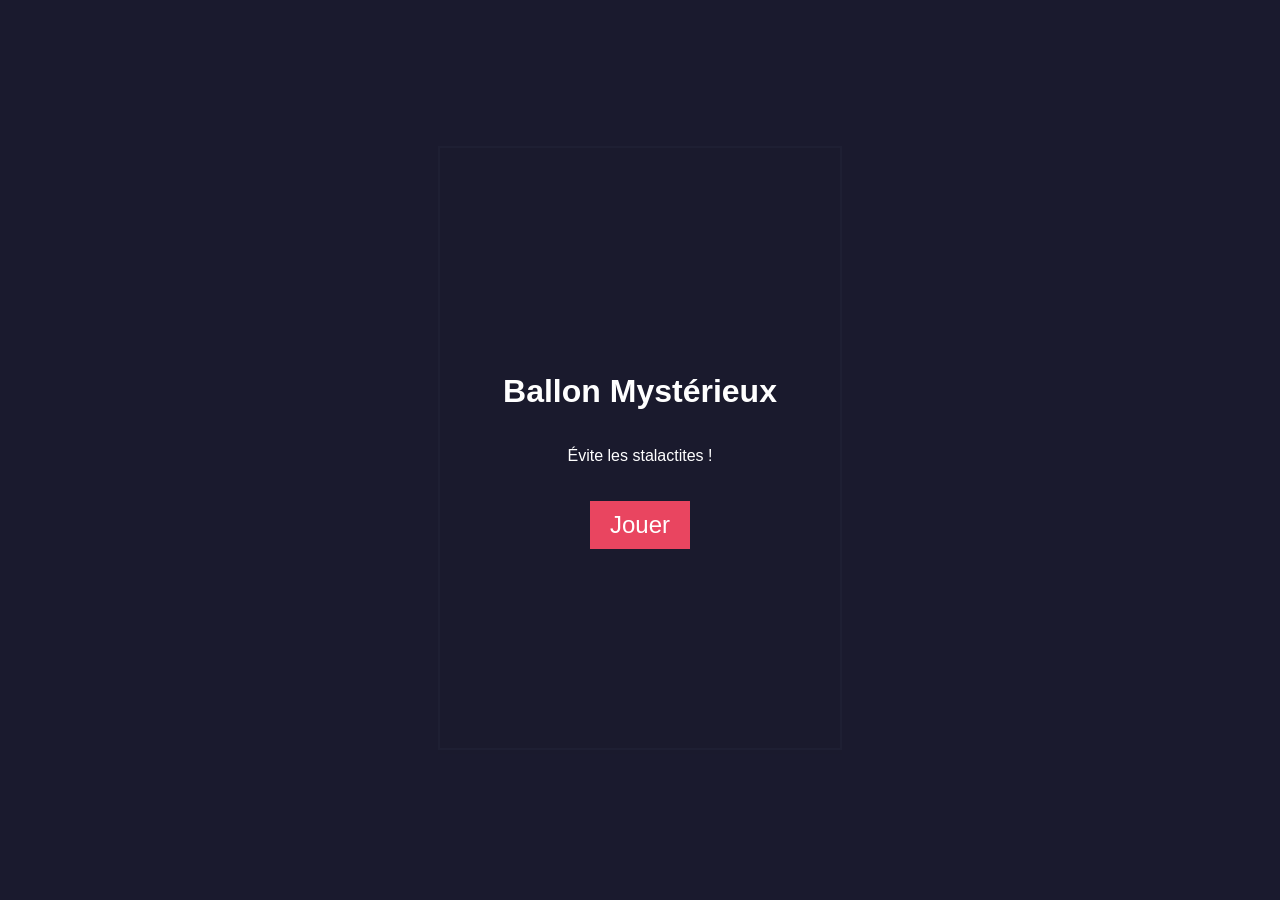
==== Index.html @ ced8647a "Rename balloon-bounce-game (1).html to Index.html" ====
<!DOCTYPE html>
<html lang="fr">
<head>
<meta charset="UTF-8">
<meta name="viewport" content="width=device-width,initial-scale=1">
<title>Ballon Mystérieux</title>
<style>
body{margin:0;overflow:hidden;display:flex;justify-content:center;align-items:center;height:100vh;background:#1a1a2e;font-family:Arial;color:#fff}
#g{position:relative}
#c{border:2px solid #4a4e69}
#s{position:absolute;top:0;left:0;width:100%;height:100%;background:rgba(26,26,46,.9);display:flex;flex-direction:column;justify-content:center;align-items:center;text-align:center}
#b{font-size:24px;padding:10px 20px;margin-top:20px;background:#e94560;border:none;color:#fff;cursor:pointer}
</style>
</head>
<body>
<div id="g">
<canvas id="c" width="400" height="600"></canvas>
<div id="s"><h1>Ballon Mystérieux</h1><p>Évite les stalactites !</p><button id="b">Jouer</button></div>
</div>
<script>
const c=document.getElementById('c'),x=c.getContext('2d'),s=document.getElementById('s'),p=document.getElementById('b');
let X=200,Y=300,r=40,h=80,vx=0,vy=0,g=.01,a=.99,S=0,H=0,G=0,N=[],E=['😊','😨'],e=0,P=[],L=100,T=10,Q=[],C=0,V=1,B=['#16213e','#1b3a4b','#006466','#144552'];
function I(){N=[];Q=Array(T+1).fill().map((_,i)=>({x:X,y:Y+r+i*L/T,vx:0,vy:0}))}
function A(){
let s=Math.floor(Math.random()*4),n={w:25+Math.random()*25,l:50+Math.random()*70};
switch(s){
case 0:n.x=0;n.y=Math.random()*600;n.ex=n.x+n.l;n.ey=n.y;break;
case 1:n.x=400;n.y=Math.random()*600;n.ex=n.x-n.l;n.ey=n.y;break;
case 2:n.x=Math.random()*400;n.y=0;n.ex=n.x;n.ey=n.y+n.l;break;
case 3:n.x=Math.random()*400;n.y=600;n.ex=n.x;n.ey=n.y-n.l;break;
}
N.push(n);
}
function U(){
if(!G)return;
x.fillStyle=B[V-1];x.fillRect(0,0,400,600);
if(!e){
vy+=g;vx*=a;vy*=a;X+=vx;Y+=vy;
if(X-r<0||X+r>400){vx*=-.8;X=Math.max(r,Math.min(400-r,X))}
if(Y-r<0){vy*=-.8;Y=r}
if(Y+r>600){if(S>H)H=S;alert('Game Over! Score: '+S+'\nMeilleur: '+H);S=0;X=200;Y=300;vx=0;vy=0;V=1;C=0;I();for(let i=0;i<3;i++)A()}
if(N.some(n=>{
let dx=n.ex-n.x,dy=n.ey-n.y,t=((X-n.x)*dx+(Y-n.y)*dy)/(dx*dx+dy*dy);
t=Math.max(0,Math.min(1,t));
let px=n.x+t*dx,py=n.y+t*dy,d=Math.hypot(X-px,Y-py);
return d<r+10*(1-t);
})){
e=1;P=Array(50).fill().map(()=>({x:X,y:Y,vx:(Math.random()-.5)*10,vy:(Math.random()-.5)*10,r:Math.random()*5+2,c:`hsl(${Math.random()*60+340},100%,50%)`}));
setTimeout(()=>{e=0;X=200;Y=300;vx=0;vy=-5;I();for(let i=0;i<3;i++)A()},1000)
}
Q[0]={x:X,y:Y+r,vx:0,vy:0};
for(let i=1;i<=T;i++){
let d=Q[i].x-Q[i-1].x,f=Q[i].y-Q[i-1].y,t=Math.sqrt(d*d+f*f),j=(L/T)/t;
Q[i].x=Q[i-1].x+d*j;Q[i].y=Q[i-1].y+f*j;
Q[i].vy+=g*.5;Q[i].vx*=a;Q[i].vy*=a;Q[i].x+=Q[i].vx;Q[i].y+=Q[i].vy
}
}
if(e)P.forEach(p=>{x.beginPath();x.arc(p.x,p.y,p.r,0,7);x.fillStyle=p.c;x.fill();p.x+=p.vx;p.y+=p.vy;p.vy+=.2});
else{
x.beginPath();x.arc(X,Y,r,0,7);x.fillStyle='#e94560';x.fill();
x.beginPath();x.arc(X-r*.3,Y-r*.3,r*.2,0,7);x.fillStyle='rgba(255,255,255,.3)';x.fill();
x.font=r+'px Arial';x.fillStyle='black';x.textAlign='center';x.textBaseline='middle';
x.fillText(N.some(n=>Math.hypot(X-n.x,Y-n.y)<100||Math.hypot(X-n.ex,Y-n.ey)<100)?E[1]:E[0],X,Y);
x.beginPath();x.arc(X,Y,h,0,7);x.strokeStyle='rgba(255,255,255,.1)';x.stroke();
x.beginPath();x.moveTo(Q[0].x,Q[0].y);Q.forEach(q=>x.lineTo(q.x,q.y));x.strokeStyle='#fff';x.lineWidth=2;x.stroke()
}
N.forEach(n=>{
let g=x.createLinearGradient(n.x,n.y,n.ex,n.ey);
g.addColorStop(0,'#a0e0ff');
g.addColorStop(1,'#2080ff');
x.fillStyle=g;
x.beginPath();
x.moveTo(n.x,n.y);
x.lineTo(n.ex,n.ey);
x.lineTo(n.x-(n.x==n.ex?n.w:0),n.y-(n.y==n.ey?n.w:0));
x.fill();
});
x.fillStyle='#fff';x.font='20px Arial';x.fillText('Score: '+S+' Meilleur: '+H+' Niveau: '+V,200,30);
requestAnimationFrame(U)
}
c.addEventListener('mousemove',t=>{
if(!G||e)return;
const m=c.getBoundingClientRect(),d=Math.hypot(t.clientX-m.left-X,t.clientY-m.top-Y);
if(d<h){
const n=Math.atan2(t.clientY-m.top-Y,t.clientX-m.left-X),f=(h-d)/h*5;
vx-=Math.cos(n)*f;vy-=Math.sin(n)*f;vx+=(Math.random()-.5)*2;vy+=(Math.random()-.5)*2;S++;C++;
if(C==10){V++;C=0;A()}
}else C=0
});
p.addEventListener('click',()=>{G=1;s.style.display='none';I();for(let i=0;i<3;i++)A();U()});
</script>
</body>
</html>
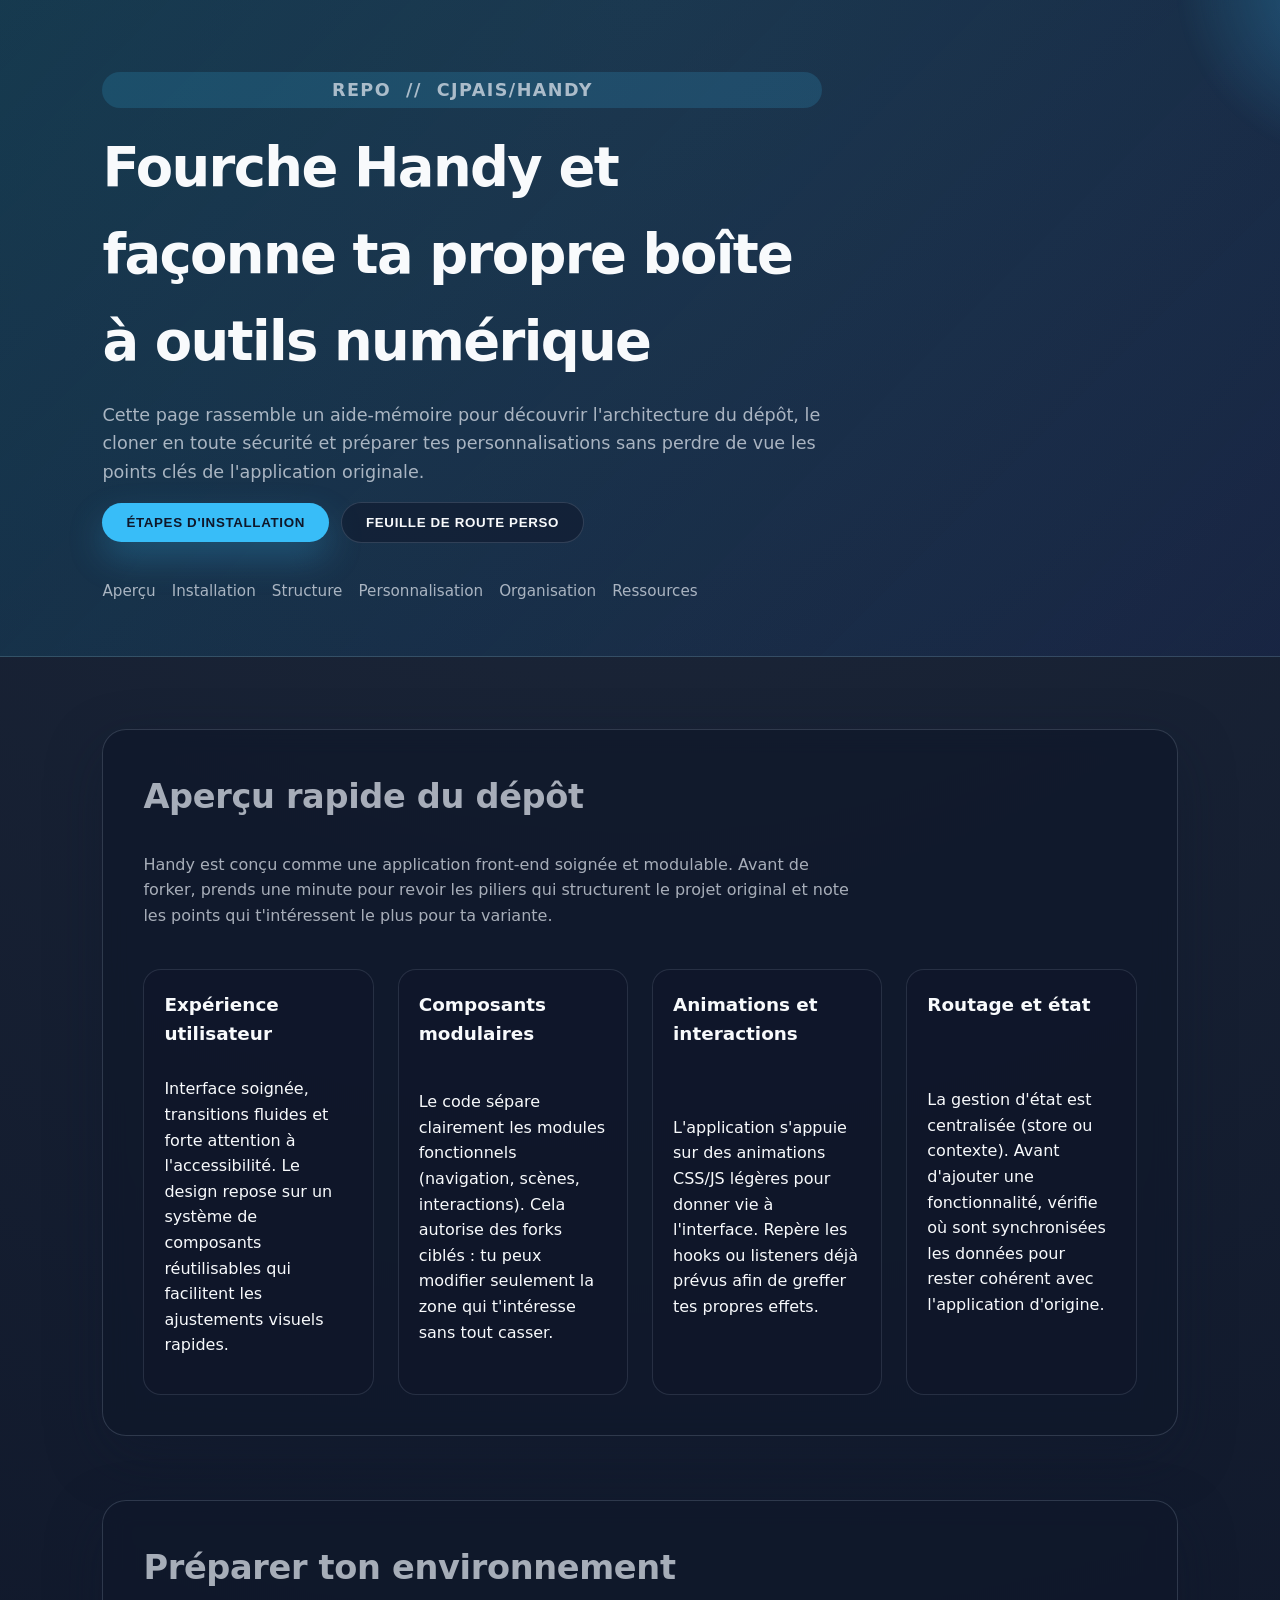
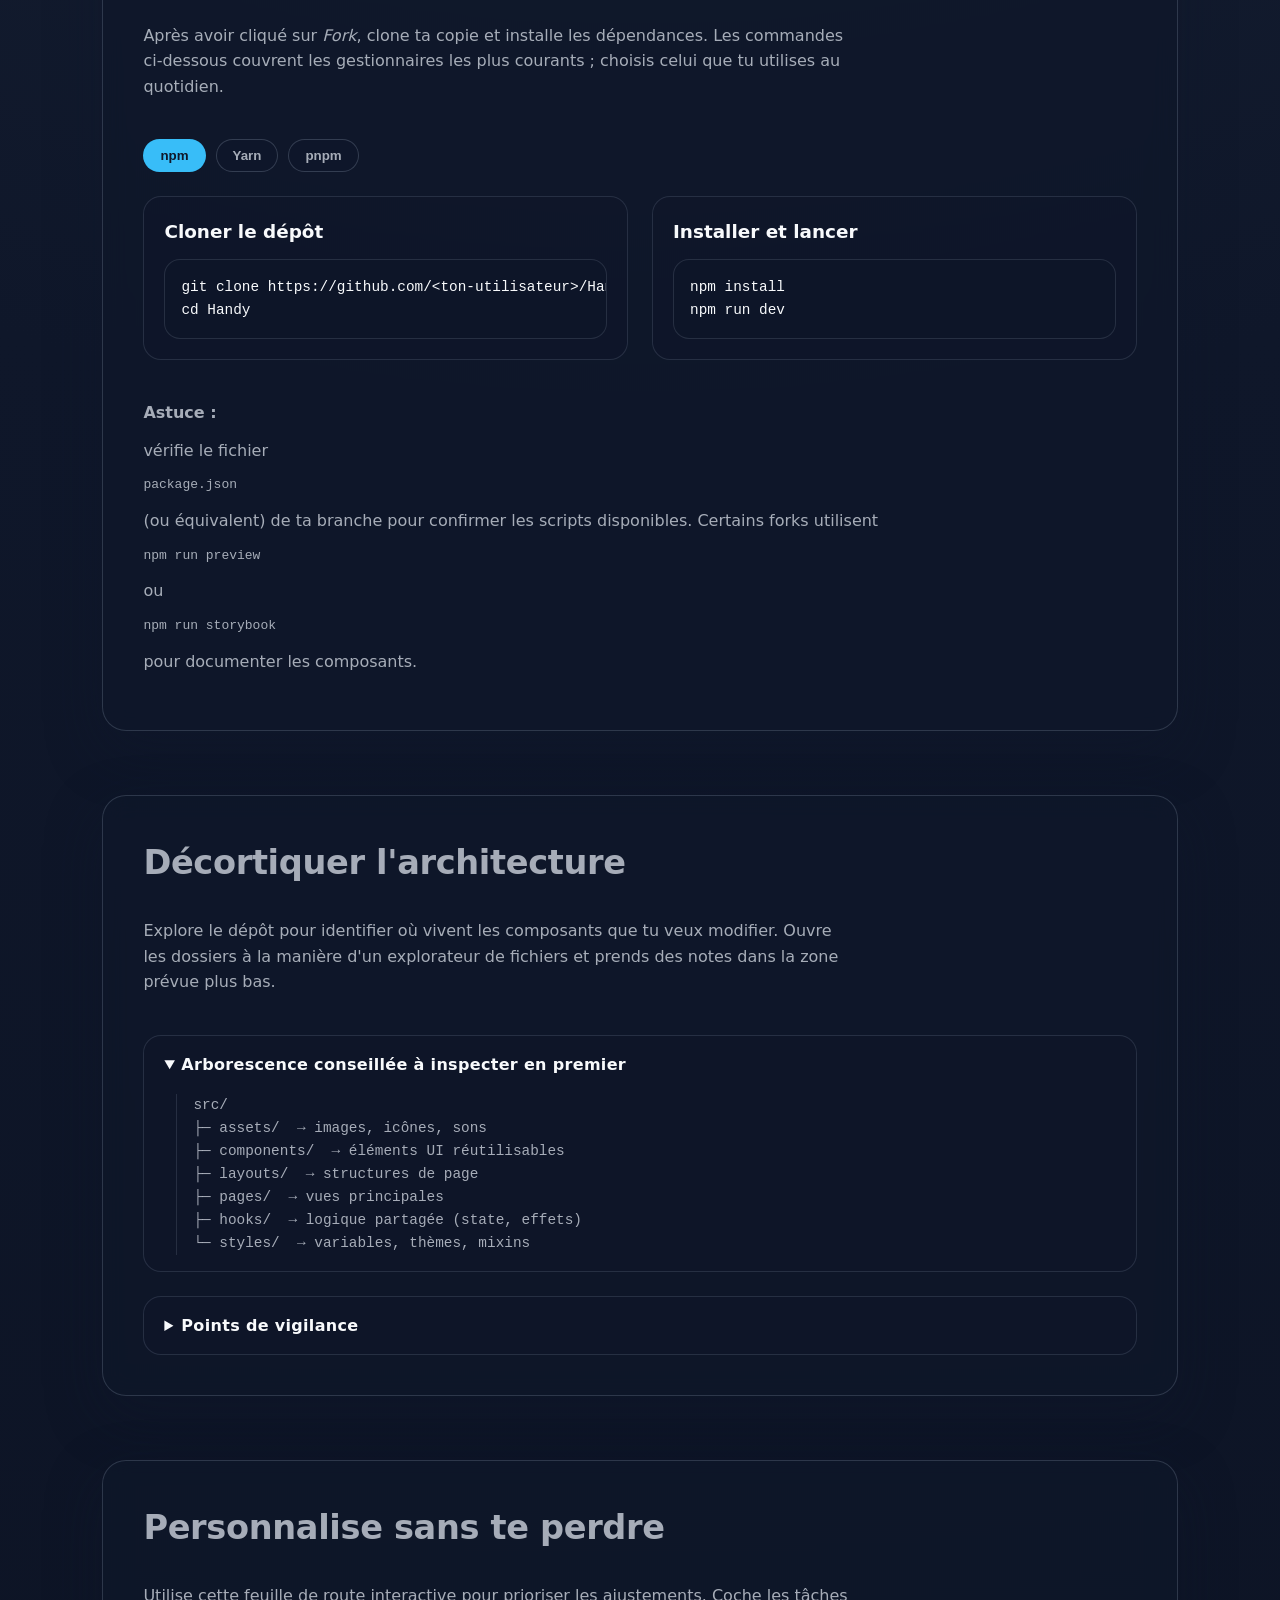
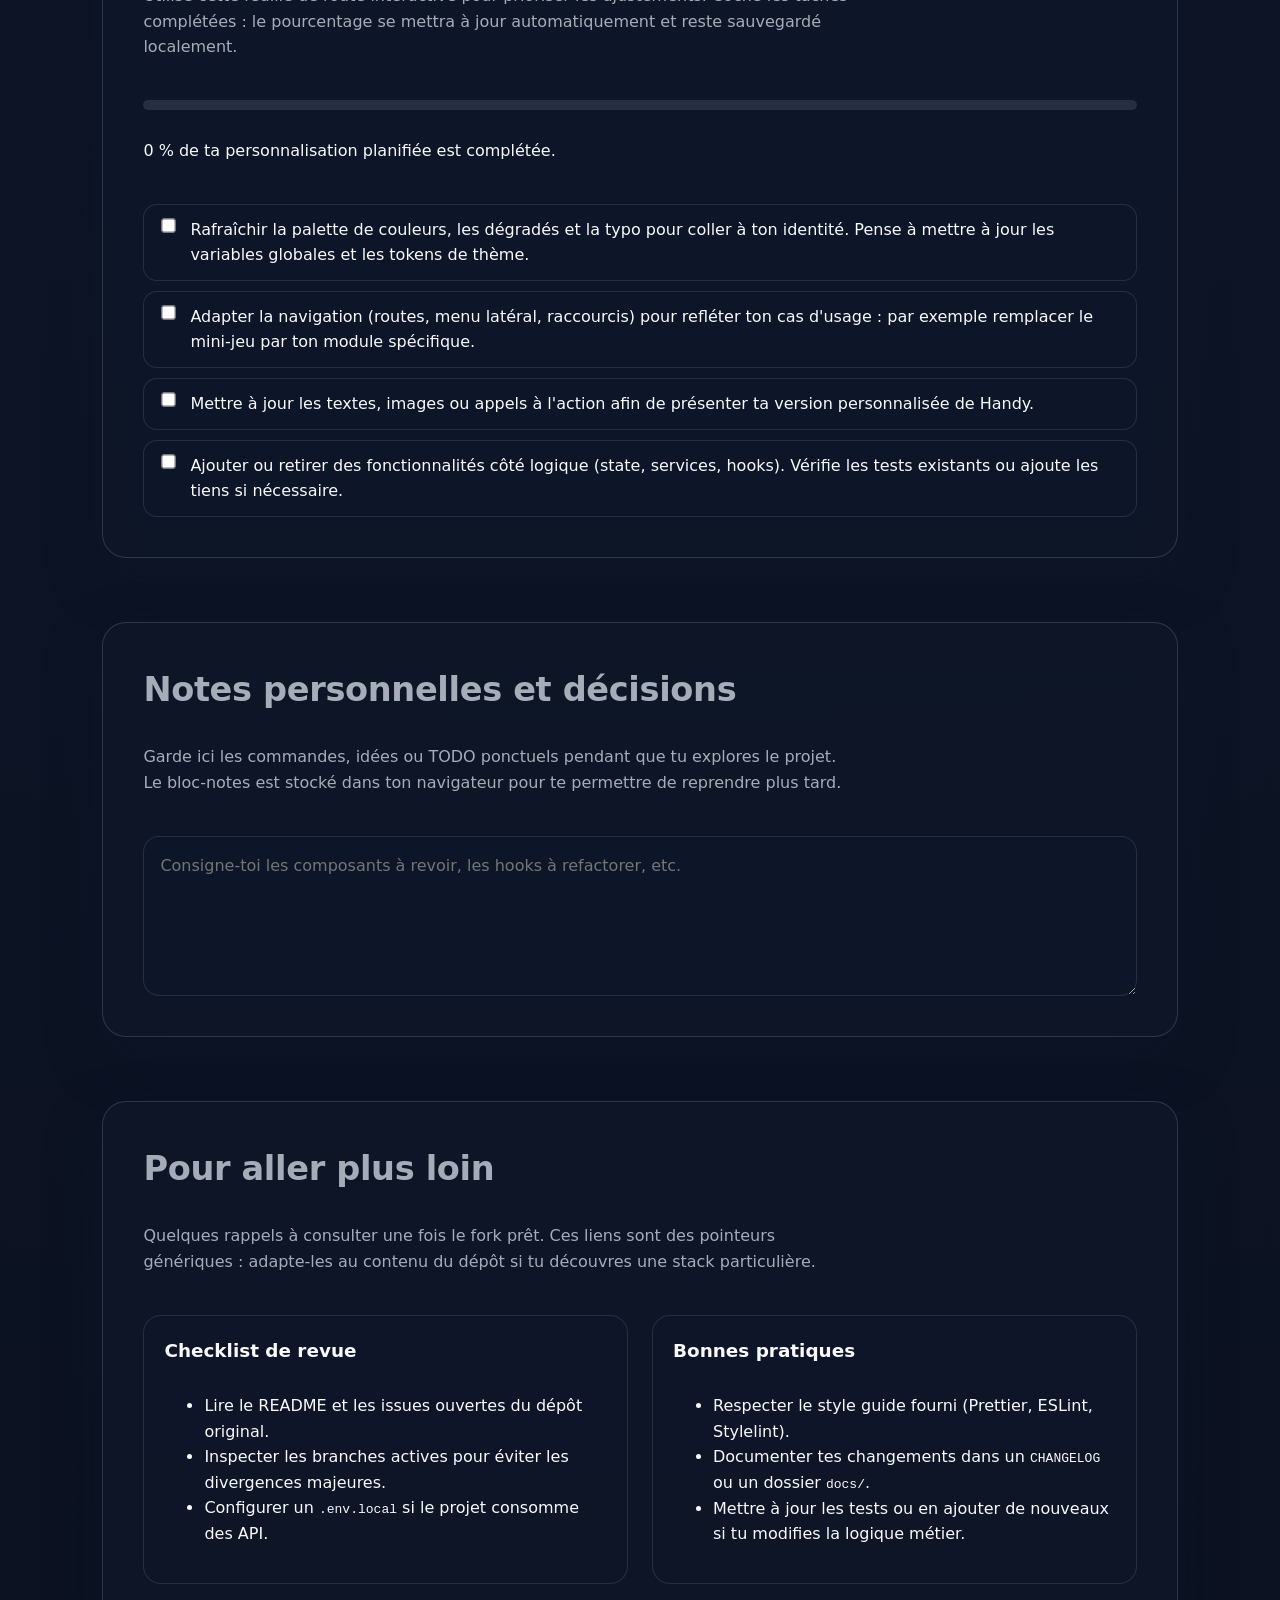
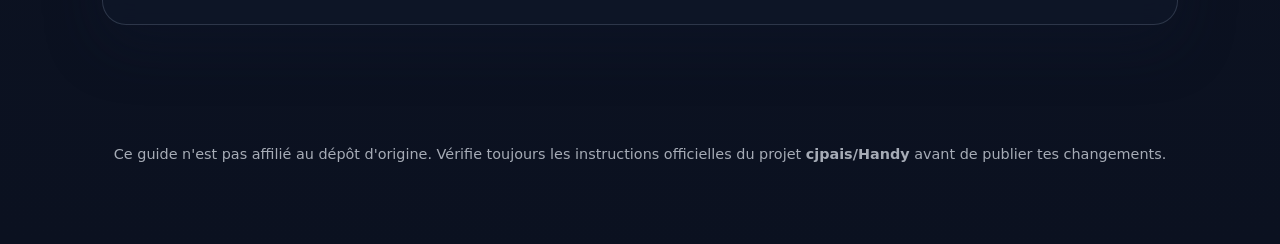
==== commit ad7d242c: "Replace mini-game with Handy fork guide" ====
--- a/Index.html
+++ b/Index.html
@@ -1,93 +1,683 @@
 <!DOCTYPE html>
 <html lang="fr">
-<head>
-<meta charset="UTF-8">
-<meta name="viewport" content="width=device-width,initial-scale=1">
-<title>Ballon Mystérieux</title>
-<style>
-body{margin:0;overflow:hidden;display:flex;justify-content:center;align-items:center;height:100vh;background:#1a1a2e;font-family:Arial;color:#fff}
-#g{position:relative}
-#c{border:2px solid #4a4e69}
-#s{position:absolute;top:0;left:0;width:100%;height:100%;background:rgba(26,26,46,.9);display:flex;flex-direction:column;justify-content:center;align-items:center;text-align:center}
-#b{font-size:24px;padding:10px 20px;margin-top:20px;background:#e94560;border:none;color:#fff;cursor:pointer}
-</style>
-</head>
-<body>
-<div id="g">
-<canvas id="c" width="400" height="600"></canvas>
-<div id="s"><h1>Ballon Mystérieux</h1><p>Évite les stalactites !</p><button id="b">Jouer</button></div>
-</div>
-<script>
-const c=document.getElementById('c'),x=c.getContext('2d'),s=document.getElementById('s'),p=document.getElementById('b');
-let X=200,Y=300,r=40,h=80,vx=0,vy=0,g=.01,a=.99,S=0,H=0,G=0,N=[],E=['😊','😨'],e=0,P=[],L=100,T=10,Q=[],C=0,V=1,B=['#16213e','#1b3a4b','#006466','#144552'];
-function I(){N=[];Q=Array(T+1).fill().map((_,i)=>({x:X,y:Y+r+i*L/T,vx:0,vy:0}))}
-function A(){
-let s=Math.floor(Math.random()*4),n={w:25+Math.random()*25,l:50+Math.random()*70};
-switch(s){
-case 0:n.x=0;n.y=Math.random()*600;n.ex=n.x+n.l;n.ey=n.y;break;
-case 1:n.x=400;n.y=Math.random()*600;n.ex=n.x-n.l;n.ey=n.y;break;
-case 2:n.x=Math.random()*400;n.y=0;n.ex=n.x;n.ey=n.y+n.l;break;
-case 3:n.x=Math.random()*400;n.y=600;n.ex=n.x;n.ey=n.y-n.l;break;
-}
-N.push(n);
-}
-function U(){
-if(!G)return;
-x.fillStyle=B[V-1];x.fillRect(0,0,400,600);
-if(!e){
-vy+=g;vx*=a;vy*=a;X+=vx;Y+=vy;
-if(X-r<0||X+r>400){vx*=-.8;X=Math.max(r,Math.min(400-r,X))}
-if(Y-r<0){vy*=-.8;Y=r}
-if(Y+r>600){if(S>H)H=S;alert('Game Over! Score: '+S+'\nMeilleur: '+H);S=0;X=200;Y=300;vx=0;vy=0;V=1;C=0;I();for(let i=0;i<3;i++)A()}
-if(N.some(n=>{
-let dx=n.ex-n.x,dy=n.ey-n.y,t=((X-n.x)*dx+(Y-n.y)*dy)/(dx*dx+dy*dy);
-t=Math.max(0,Math.min(1,t));
-let px=n.x+t*dx,py=n.y+t*dy,d=Math.hypot(X-px,Y-py);
-return d<r+10*(1-t);
-})){
-e=1;P=Array(50).fill().map(()=>({x:X,y:Y,vx:(Math.random()-.5)*10,vy:(Math.random()-.5)*10,r:Math.random()*5+2,c:`hsl(${Math.random()*60+340},100%,50%)`}));
-setTimeout(()=>{e=0;X=200;Y=300;vx=0;vy=-5;I();for(let i=0;i<3;i++)A()},1000)
-}
-Q[0]={x:X,y:Y+r,vx:0,vy:0};
-for(let i=1;i<=T;i++){
-let d=Q[i].x-Q[i-1].x,f=Q[i].y-Q[i-1].y,t=Math.sqrt(d*d+f*f),j=(L/T)/t;
-Q[i].x=Q[i-1].x+d*j;Q[i].y=Q[i-1].y+f*j;
-Q[i].vy+=g*.5;Q[i].vx*=a;Q[i].vy*=a;Q[i].x+=Q[i].vx;Q[i].y+=Q[i].vy
-}
-}
-if(e)P.forEach(p=>{x.beginPath();x.arc(p.x,p.y,p.r,0,7);x.fillStyle=p.c;x.fill();p.x+=p.vx;p.y+=p.vy;p.vy+=.2});
-else{
-x.beginPath();x.arc(X,Y,r,0,7);x.fillStyle='#e94560';x.fill();
-x.beginPath();x.arc(X-r*.3,Y-r*.3,r*.2,0,7);x.fillStyle='rgba(255,255,255,.3)';x.fill();
-x.font=r+'px Arial';x.fillStyle='black';x.textAlign='center';x.textBaseline='middle';
-x.fillText(N.some(n=>Math.hypot(X-n.x,Y-n.y)<100||Math.hypot(X-n.ex,Y-n.ey)<100)?E[1]:E[0],X,Y);
-x.beginPath();x.arc(X,Y,h,0,7);x.strokeStyle='rgba(255,255,255,.1)';x.stroke();
-x.beginPath();x.moveTo(Q[0].x,Q[0].y);Q.forEach(q=>x.lineTo(q.x,q.y));x.strokeStyle='#fff';x.lineWidth=2;x.stroke()
-}
-N.forEach(n=>{
-let g=x.createLinearGradient(n.x,n.y,n.ex,n.ey);
-g.addColorStop(0,'#a0e0ff');
-g.addColorStop(1,'#2080ff');
-x.fillStyle=g;
-x.beginPath();
-x.moveTo(n.x,n.y);
-x.lineTo(n.ex,n.ey);
-x.lineTo(n.x-(n.x==n.ex?n.w:0),n.y-(n.y==n.ey?n.w:0));
-x.fill();
-});
-x.fillStyle='#fff';x.font='20px Arial';x.fillText('Score: '+S+' Meilleur: '+H+' Niveau: '+V,200,30);
-requestAnimationFrame(U)
-}
-c.addEventListener('mousemove',t=>{
-if(!G||e)return;
-const m=c.getBoundingClientRect(),d=Math.hypot(t.clientX-m.left-X,t.clientY-m.top-Y);
-if(d<h){
-const n=Math.atan2(t.clientY-m.top-Y,t.clientX-m.left-X),f=(h-d)/h*5;
-vx-=Math.cos(n)*f;vy-=Math.sin(n)*f;vx+=(Math.random()-.5)*2;vy+=(Math.random()-.5)*2;S++;C++;
-if(C==10){V++;C=0;A()}
-}else C=0
-});
-p.addEventListener('click',()=>{G=1;s.style.display='none';I();for(let i=0;i<3;i++)A();U()});
-</script>
-</body>
+  <head>
+    <meta charset="UTF-8" />
+    <meta name="viewport" content="width=device-width, initial-scale=1" />
+    <title>Handy · Guide de fork et personnalisation</title>
+    <style>
+      :root {
+        color-scheme: light dark;
+        --bg: #0b1120;
+        --surface: rgba(15, 23, 42, 0.7);
+        --surface-solid: #111a32;
+        --accent: #38bdf8;
+        --accent-strong: #0ea5e9;
+        --text: #f8fafc;
+        --muted: rgba(226, 232, 240, 0.72);
+        --border: rgba(148, 163, 184, 0.24);
+        --success: #34d399;
+        --warning: #f59e0b;
+        font-family: "Inter", system-ui, -apple-system, BlinkMacSystemFont, "Segoe UI", sans-serif;
+      }
+
+      * {
+        box-sizing: border-box;
+      }
+
+      body {
+        margin: 0;
+        min-height: 100vh;
+        color: var(--text);
+        background: radial-gradient(circle at top, #1e293b 0%, #0f172a 40%, var(--bg) 100%);
+        line-height: 1.6;
+      }
+
+      header {
+        padding: clamp(32px, 6vw, 72px) clamp(20px, 8vw, 120px) clamp(24px, 4vw, 48px);
+        display: grid;
+        gap: clamp(20px, 4vw, 36px);
+        align-items: center;
+        background: linear-gradient(135deg, rgba(14, 116, 144, 0.28), rgba(30, 64, 175, 0.12));
+        border-bottom: 1px solid var(--border);
+        position: relative;
+        overflow: hidden;
+      }
+
+      header::after {
+        content: "";
+        position: absolute;
+        inset: -30% -20% auto auto;
+        width: clamp(180px, 40vw, 360px);
+        aspect-ratio: 1;
+        background: radial-gradient(circle, rgba(56, 189, 248, 0.35), transparent 70%);
+        filter: blur(4px);
+        pointer-events: none;
+      }
+
+      .hero {
+        max-width: 720px;
+        display: grid;
+        gap: 16px;
+      }
+
+      .hero-title {
+        margin: 0;
+        font-size: clamp(2.2rem, 5vw, 3.4rem);
+        letter-spacing: -0.03em;
+      }
+
+      .hero p {
+        margin: 0;
+        color: var(--muted);
+        font-size: clamp(1rem, 2vw, 1.1rem);
+      }
+
+      .hero-actions {
+        display: flex;
+        flex-wrap: wrap;
+        gap: 12px;
+        align-items: center;
+      }
+
+      .primary-btn,
+      .ghost-btn {
+        appearance: none;
+        border: none;
+        border-radius: 999px;
+        padding: 12px 24px;
+        font-weight: 600;
+        text-transform: uppercase;
+        letter-spacing: 0.05em;
+        cursor: pointer;
+        transition: transform 0.2s ease, box-shadow 0.2s ease, background 0.2s ease;
+      }
+
+      .primary-btn {
+        background: var(--accent);
+        color: #0f172a;
+        box-shadow: 0 16px 35px rgba(56, 189, 248, 0.25);
+      }
+
+      .primary-btn:hover,
+      .primary-btn:focus-visible {
+        transform: translateY(-2px);
+        background: var(--accent-strong);
+        box-shadow: 0 20px 45px rgba(56, 189, 248, 0.35);
+      }
+
+      .ghost-btn {
+        border: 1px solid var(--border);
+        background: rgba(15, 23, 42, 0.55);
+        color: var(--text);
+      }
+
+      .ghost-btn:hover,
+      .ghost-btn:focus-visible {
+        border-color: rgba(148, 163, 184, 0.45);
+        transform: translateY(-2px);
+      }
+
+      nav {
+        display: flex;
+        gap: 16px;
+        flex-wrap: wrap;
+        font-size: 0.95rem;
+      }
+
+      nav a {
+        color: var(--muted);
+        text-decoration: none;
+        border-bottom: 1px solid transparent;
+        padding-bottom: 4px;
+        transition: border-color 0.2s ease, color 0.2s ease;
+      }
+
+      nav a:hover,
+      nav a:focus-visible {
+        color: var(--text);
+        border-color: var(--accent);
+      }
+
+      main {
+        padding: clamp(32px, 6vw, 72px) clamp(20px, 8vw, 120px);
+        display: grid;
+        gap: clamp(32px, 6vw, 64px);
+      }
+
+      section {
+        background: var(--surface);
+        border-radius: 24px;
+        border: 1px solid var(--border);
+        padding: clamp(24px, 4vw, 40px);
+        display: grid;
+        gap: 24px;
+        backdrop-filter: blur(12px);
+        box-shadow: 0 20px 55px rgba(15, 23, 42, 0.35);
+      }
+
+      h2 {
+        margin: 0;
+        font-size: clamp(1.6rem, 3vw, 2.1rem);
+        letter-spacing: -0.01em;
+      }
+
+      .section-intro {
+        display: grid;
+        gap: 12px;
+        color: var(--muted);
+        max-width: 70ch;
+      }
+
+      .grid {
+        display: grid;
+        gap: clamp(16px, 3vw, 24px);
+      }
+
+      .grid-2 {
+        grid-template-columns: repeat(auto-fit, minmax(220px, 1fr));
+      }
+
+      .card {
+        background: rgba(15, 23, 42, 0.6);
+        border: 1px solid rgba(148, 163, 184, 0.18);
+        border-radius: 18px;
+        padding: 20px;
+        display: grid;
+        gap: 12px;
+        transition: transform 0.2s ease, border 0.2s ease;
+      }
+
+      .card:hover {
+        transform: translateY(-3px);
+        border-color: rgba(56, 189, 248, 0.4);
+      }
+
+      .card h3 {
+        margin: 0;
+        font-size: 1.15rem;
+      }
+
+      .badge {
+        display: inline-flex;
+        align-items: center;
+        justify-content: center;
+        gap: 6px;
+        padding: 4px 12px;
+        border-radius: 999px;
+        background: rgba(56, 189, 248, 0.16);
+        color: var(--accent);
+        font-size: 0.75rem;
+        text-transform: uppercase;
+        letter-spacing: 0.08em;
+        font-weight: 600;
+      }
+
+      pre {
+        background: rgba(15, 23, 42, 0.85);
+        padding: 16px;
+        border-radius: 16px;
+        border: 1px solid rgba(148, 163, 184, 0.18);
+        font-family: "Fira Code", "SFMono-Regular", Menlo, Monaco, Consolas, "Liberation Mono", monospace;
+        font-size: 0.9rem;
+        overflow-x: auto;
+        margin: 0;
+      }
+
+      .command-switcher {
+        display: flex;
+        gap: 10px;
+        flex-wrap: wrap;
+      }
+
+      .command-switcher button {
+        border: 1px solid rgba(148, 163, 184, 0.28);
+        background: rgba(15, 23, 42, 0.55);
+        color: var(--muted);
+        padding: 8px 16px;
+        border-radius: 999px;
+        cursor: pointer;
+        font-weight: 600;
+        transition: border 0.2s ease, color 0.2s ease, background 0.2s ease;
+      }
+
+      .command-switcher button[aria-pressed="true"] {
+        color: #0f172a;
+        background: var(--accent);
+        border-color: rgba(56, 189, 248, 0.8);
+      }
+
+      details {
+        background: rgba(15, 23, 42, 0.6);
+        border-radius: 18px;
+        border: 1px solid rgba(148, 163, 184, 0.18);
+        padding: 16px 20px;
+      }
+
+      summary {
+        cursor: pointer;
+        font-weight: 600;
+        letter-spacing: 0.02em;
+      }
+
+      .tree {
+        margin: 16px 0 0 12px;
+        border-left: 1px solid rgba(148, 163, 184, 0.18);
+        padding-left: 16px;
+        font-family: "Fira Code", monospace;
+        font-size: 0.9rem;
+        color: var(--muted);
+      }
+
+      .progress-wrapper {
+        display: grid;
+        gap: 12px;
+      }
+
+      .progress-bar {
+        height: 10px;
+        border-radius: 999px;
+        background: rgba(148, 163, 184, 0.18);
+        overflow: hidden;
+      }
+
+      .progress-bar span {
+        display: block;
+        height: 100%;
+        background: linear-gradient(90deg, var(--success), var(--accent));
+        width: 0%;
+        transition: width 0.3s ease;
+      }
+
+      .checklist {
+        display: grid;
+        gap: 10px;
+      }
+
+      .checklist label {
+        display: grid;
+        grid-template-columns: auto 1fr;
+        align-items: start;
+        gap: 12px;
+        padding: 12px 14px;
+        border-radius: 14px;
+        background: rgba(15, 23, 42, 0.55);
+        border: 1px solid rgba(148, 163, 184, 0.18);
+        cursor: pointer;
+        transition: border 0.2s ease, transform 0.2s ease;
+      }
+
+      .checklist input {
+        margin-top: 2px;
+        transform: scale(1.1);
+      }
+
+      .checklist label:focus-within,
+      .checklist label:hover {
+        border-color: rgba(56, 189, 248, 0.35);
+        transform: translateY(-2px);
+      }
+
+      textarea {
+        width: 100%;
+        min-height: 160px;
+        border-radius: 16px;
+        border: 1px solid rgba(148, 163, 184, 0.18);
+        background: rgba(15, 23, 42, 0.65);
+        padding: 16px;
+        font: inherit;
+        color: inherit;
+        resize: vertical;
+      }
+
+      textarea:focus-visible {
+        outline: 2px solid var(--accent);
+        outline-offset: 3px;
+      }
+
+      .tips-list {
+        display: grid;
+        gap: 12px;
+        color: var(--muted);
+      }
+
+      footer {
+        padding: 32px clamp(20px, 8vw, 120px) 64px;
+        text-align: center;
+        color: var(--muted);
+        font-size: 0.9rem;
+      }
+
+      @media (max-width: 720px) {
+        header,
+        main {
+          padding-left: 20px;
+          padding-right: 20px;
+        }
+
+        nav {
+          gap: 12px;
+        }
+      }
+    </style>
+  </head>
+  <body>
+    <header>
+      <div class="hero">
+        <p class="badge">Repo &nbsp;//&nbsp; cjpais/Handy</p>
+        <h1 class="hero-title">Fourche Handy et façonne ta propre boîte à outils numérique</h1>
+        <p>
+          Cette page rassemble un aide-mémoire pour découvrir l'architecture du dépôt, le cloner en toute sécurité et
+          préparer tes personnalisations sans perdre de vue les points clés de l'application originale.
+        </p>
+        <div class="hero-actions">
+          <button class="primary-btn" type="button" data-scroll="#installation">Étapes d'installation</button>
+          <button class="ghost-btn" type="button" data-scroll="#customisation">Feuille de route perso</button>
+        </div>
+      </div>
+      <nav aria-label="Sections du guide">
+        <a href="#apercu">Aperçu</a>
+        <a href="#installation">Installation</a>
+        <a href="#structure">Structure</a>
+        <a href="#customisation">Personnalisation</a>
+        <a href="#organisation">Organisation</a>
+        <a href="#ressources">Ressources</a>
+      </nav>
+    </header>
+
+    <main>
+      <section id="apercu">
+        <div class="section-intro">
+          <h2>Aperçu rapide du dépôt</h2>
+          <p>
+            Handy est conçu comme une application front-end soignée et modulable. Avant de forker, prends une minute
+            pour revoir les piliers qui structurent le projet original et note les points qui t'intéressent le plus pour
+            ta variante.
+          </p>
+        </div>
+        <div class="grid grid-2" role="list">
+          <article class="card" role="listitem">
+            <h3>Expérience utilisateur</h3>
+            <p>
+              Interface soignée, transitions fluides et forte attention à l'accessibilité. Le design repose sur un
+              système de composants réutilisables qui facilitent les ajustements visuels rapides.
+            </p>
+          </article>
+          <article class="card" role="listitem">
+            <h3>Composants modulaires</h3>
+            <p>
+              Le code sépare clairement les modules fonctionnels (navigation, scènes, interactions). Cela autorise des
+              forks ciblés&nbsp;: tu peux modifier seulement la zone qui t'intéresse sans tout casser.
+            </p>
+          </article>
+          <article class="card" role="listitem">
+            <h3>Animations et interactions</h3>
+            <p>
+              L'application s'appuie sur des animations CSS/JS légères pour donner vie à l'interface. Repère les hooks ou
+              listeners déjà prévus afin de greffer tes propres effets.
+            </p>
+          </article>
+          <article class="card" role="listitem">
+            <h3>Routage et état</h3>
+            <p>
+              La gestion d'état est centralisée (store ou contexte). Avant d'ajouter une fonctionnalité, vérifie où sont
+              synchronisées les données pour rester cohérent avec l'application d'origine.
+            </p>
+          </article>
+        </div>
+      </section>
+
+      <section id="installation">
+        <div class="section-intro">
+          <h2>Préparer ton environnement</h2>
+          <p>
+            Après avoir cliqué sur <em>Fork</em>, clone ta copie et installe les dépendances. Les commandes ci-dessous
+            couvrent les gestionnaires les plus courants&nbsp;; choisis celui que tu utilises au quotidien.
+          </p>
+        </div>
+        <div class="command-switcher" role="group" aria-label="Choisir un gestionnaire de paquets">
+          <button type="button" data-manager="npm" aria-pressed="true">npm</button>
+          <button type="button" data-manager="yarn" aria-pressed="false">Yarn</button>
+          <button type="button" data-manager="pnpm" aria-pressed="false">pnpm</button>
+        </div>
+        <div class="grid grid-2">
+          <div class="card">
+            <h3>Cloner le dépôt</h3>
+            <pre data-command="clone"></pre>
+          </div>
+          <div class="card">
+            <h3>Installer et lancer</h3>
+            <pre data-command="install"></pre>
+          </div>
+        </div>
+        <p class="tips-list">
+          <strong>Astuce&nbsp;:</strong> vérifie le fichier <code>package.json</code> (ou équivalent) de ta branche pour
+          confirmer les scripts disponibles. Certains forks utilisent <code>npm run preview</code> ou
+          <code>npm run storybook</code> pour documenter les composants.
+        </p>
+      </section>
+
+      <section id="structure">
+        <div class="section-intro">
+          <h2>Décortiquer l'architecture</h2>
+          <p>
+            Explore le dépôt pour identifier où vivent les composants que tu veux modifier. Ouvre les dossiers à la
+            manière d'un explorateur de fichiers et prends des notes dans la zone prévue plus bas.
+          </p>
+        </div>
+        <details open>
+          <summary>Arborescence conseillée à inspecter en premier</summary>
+          <div class="tree" role="list">
+            <div role="listitem">src/</div>
+            <div role="listitem">├─ assets/ &nbsp;→ images, icônes, sons</div>
+            <div role="listitem">├─ components/ &nbsp;→ éléments UI réutilisables</div>
+            <div role="listitem">├─ layouts/ &nbsp;→ structures de page</div>
+            <div role="listitem">├─ pages/ &nbsp;→ vues principales</div>
+            <div role="listitem">├─ hooks/ &nbsp;→ logique partagée (state, effets)</div>
+            <div role="listitem">└─ styles/ &nbsp;→ variables, thèmes, mixins</div>
+          </div>
+        </details>
+        <details>
+          <summary>Points de vigilance</summary>
+          <div class="tips-list">
+            <span>✔️ Cherche les fichiers de configuration (Vite, Webpack, ESLint) pour comprendre les alias.</span>
+            <span>✔️ Identifie les services API ou mocks dans <code>src/services</code> s'ils existent.</span>
+            <span>✔️ Note les dépendances critiques (animations, state management) avant de les remplacer.</span>
+          </div>
+        </details>
+      </section>
+
+      <section id="customisation">
+        <div class="section-intro">
+          <h2>Personnalise sans te perdre</h2>
+          <p>
+            Utilise cette feuille de route interactive pour prioriser les ajustements. Coche les tâches complétées&nbsp;: le
+            pourcentage se mettra à jour automatiquement et reste sauvegardé localement.
+          </p>
+        </div>
+        <div class="progress-wrapper">
+          <div class="progress-bar" aria-hidden="true"><span id="progressFill"></span></div>
+          <p id="progressLabel">0&nbsp;% de ta personnalisation planifiée est complétée.</p>
+        </div>
+        <div class="checklist" role="list">
+          <label role="listitem">
+            <input type="checkbox" value="theme" data-task />
+            <span>
+              Rafraîchir la palette de couleurs, les dégradés et la typo pour coller à ton identité. Pense à mettre à jour
+              les variables globales et les tokens de thème.
+            </span>
+          </label>
+          <label role="listitem">
+            <input type="checkbox" value="navigation" data-task />
+            <span>
+              Adapter la navigation (routes, menu latéral, raccourcis) pour refléter ton cas d'usage&nbsp;: par exemple
+              remplacer le mini-jeu par ton module spécifique.
+            </span>
+          </label>
+          <label role="listitem">
+            <input type="checkbox" value="contenu" data-task />
+            <span>
+              Mettre à jour les textes, images ou appels à l'action afin de présenter ta version personnalisée de Handy.
+            </span>
+          </label>
+          <label role="listitem">
+            <input type="checkbox" value="fonctionnalites" data-task />
+            <span>
+              Ajouter ou retirer des fonctionnalités côté logique (state, services, hooks). Vérifie les tests existants ou
+              ajoute les tiens si nécessaire.
+            </span>
+          </label>
+        </div>
+      </section>
+
+      <section id="organisation">
+        <div class="section-intro">
+          <h2>Notes personnelles et décisions</h2>
+          <p>
+            Garde ici les commandes, idées ou TODO ponctuels pendant que tu explores le projet. Le bloc-notes est stocké
+            dans ton navigateur pour te permettre de reprendre plus tard.
+          </p>
+        </div>
+        <textarea id="notes" placeholder="Consigne-toi les composants à revoir, les hooks à refactorer, etc."></textarea>
+      </section>
+
+      <section id="ressources">
+        <div class="section-intro">
+          <h2>Pour aller plus loin</h2>
+          <p>
+            Quelques rappels à consulter une fois le fork prêt. Ces liens sont des pointeurs génériques&nbsp;: adapte-les au
+            contenu du dépôt si tu découvres une stack particulière.
+          </p>
+        </div>
+        <div class="grid grid-2">
+          <article class="card">
+            <h3>Checklist de revue</h3>
+            <ul>
+              <li>Lire le README et les issues ouvertes du dépôt original.</li>
+              <li>Inspecter les branches actives pour éviter les divergences majeures.</li>
+              <li>Configurer un <code>.env.local</code> si le projet consomme des API.</li>
+            </ul>
+          </article>
+          <article class="card">
+            <h3>Bonnes pratiques</h3>
+            <ul>
+              <li>Respecter le style guide fourni (Prettier, ESLint, Stylelint).</li>
+              <li>Documenter tes changements dans un <code>CHANGELOG</code> ou un dossier <code>docs/</code>.</li>
+              <li>Mettre à jour les tests ou en ajouter de nouveaux si tu modifies la logique métier.</li>
+            </ul>
+          </article>
+        </div>
+      </section>
+    </main>
+
+    <footer>
+      <p>
+        Ce guide n'est pas affilié au dépôt d'origine. Vérifie toujours les instructions officielles du projet
+        <strong>cjpais/Handy</strong> avant de publier tes changements.
+      </p>
+    </footer>
+
+    <script>
+      const commandSnippets = {
+        clone: {
+          npm: `git clone https://github.com/<ton-utilisateur>/Handy.git\ncd Handy`,
+          yarn: `git clone https://github.com/<ton-utilisateur>/Handy.git\ncd Handy`,
+          pnpm: `git clone https://github.com/<ton-utilisateur>/Handy.git\ncd Handy`,
+        },
+        install: {
+          npm: `npm install\nnpm run dev`,
+          yarn: `yarn install\nyarn dev`,
+          pnpm: `pnpm install\npnpm dev`,
+        },
+      };
+
+      const managerButtons = document.querySelectorAll("[data-manager]");
+      const commandBlocks = document.querySelectorAll("[data-command]");
+
+      function setManager(manager) {
+        managerButtons.forEach((button) => {
+          const isActive = button.dataset.manager === manager;
+          button.setAttribute("aria-pressed", String(isActive));
+        });
+
+        commandBlocks.forEach((block) => {
+          const key = block.dataset.command;
+          block.textContent = commandSnippets[key][manager];
+        });
+      }
+
+      managerButtons.forEach((button) => {
+        button.addEventListener("click", () => setManager(button.dataset.manager));
+      });
+
+      setManager("npm");
+
+      const checklistInputs = Array.from(document.querySelectorAll("[data-task]"));
+      const progressFill = document.getElementById("progressFill");
+      const progressLabel = document.getElementById("progressLabel");
+      const STORAGE_KEY_CHECKLIST = "handy-fork-checklist";
+
+      function loadChecklist() {
+        try {
+          const stored = JSON.parse(localStorage.getItem(STORAGE_KEY_CHECKLIST));
+          if (stored && typeof stored === "object") {
+            checklistInputs.forEach((input) => {
+              if (Object.prototype.hasOwnProperty.call(stored, input.value)) {
+                input.checked = Boolean(stored[input.value]);
+              }
+            });
+          }
+        } catch (error) {
+          console.warn("Impossible de charger la checklist", error);
+        }
+      }
+
+      function saveChecklist() {
+        const data = Object.fromEntries(checklistInputs.map((input) => [input.value, input.checked]));
+        localStorage.setItem(STORAGE_KEY_CHECKLIST, JSON.stringify(data));
+      }
+
+      function updateProgress() {
+        const total = checklistInputs.length;
+        const completed = checklistInputs.filter((input) => input.checked).length;
+        const percentage = total === 0 ? 0 : Math.round((completed / total) * 100);
+        progressFill.style.width = `${percentage}%`;
+        progressFill.setAttribute("aria-valuenow", String(percentage));
+        progressLabel.textContent = `${percentage}\u00A0% de ta personnalisation planifiée est complétée.`;
+      }
+
+      checklistInputs.forEach((input) => {
+        input.addEventListener("change", () => {
+          saveChecklist();
+          updateProgress();
+        });
+      });
+
+      loadChecklist();
+      updateProgress();
+
+      const notesField = document.getElementById("notes");
+      const STORAGE_KEY_NOTES = "handy-fork-notes";
+      const savedNotes = localStorage.getItem(STORAGE_KEY_NOTES);
+      if (savedNotes) {
+        notesField.value = savedNotes;
+      }
+
+      let notesTimeout;
+      notesField.addEventListener("input", () => {
+        clearTimeout(notesTimeout);
+        notesTimeout = setTimeout(() => {
+          localStorage.setItem(STORAGE_KEY_NOTES, notesField.value);
+        }, 300);
+      });
+
+      document.querySelectorAll("[data-scroll]").forEach((button) => {
+        button.addEventListener("click", () => {
+          const target = document.querySelector(button.dataset.scroll);
+          if (target) {
+            target.scrollIntoView({ behavior: "smooth" });
+          }
+        });
+      });
+    </script>
+  </body>
 </html>
